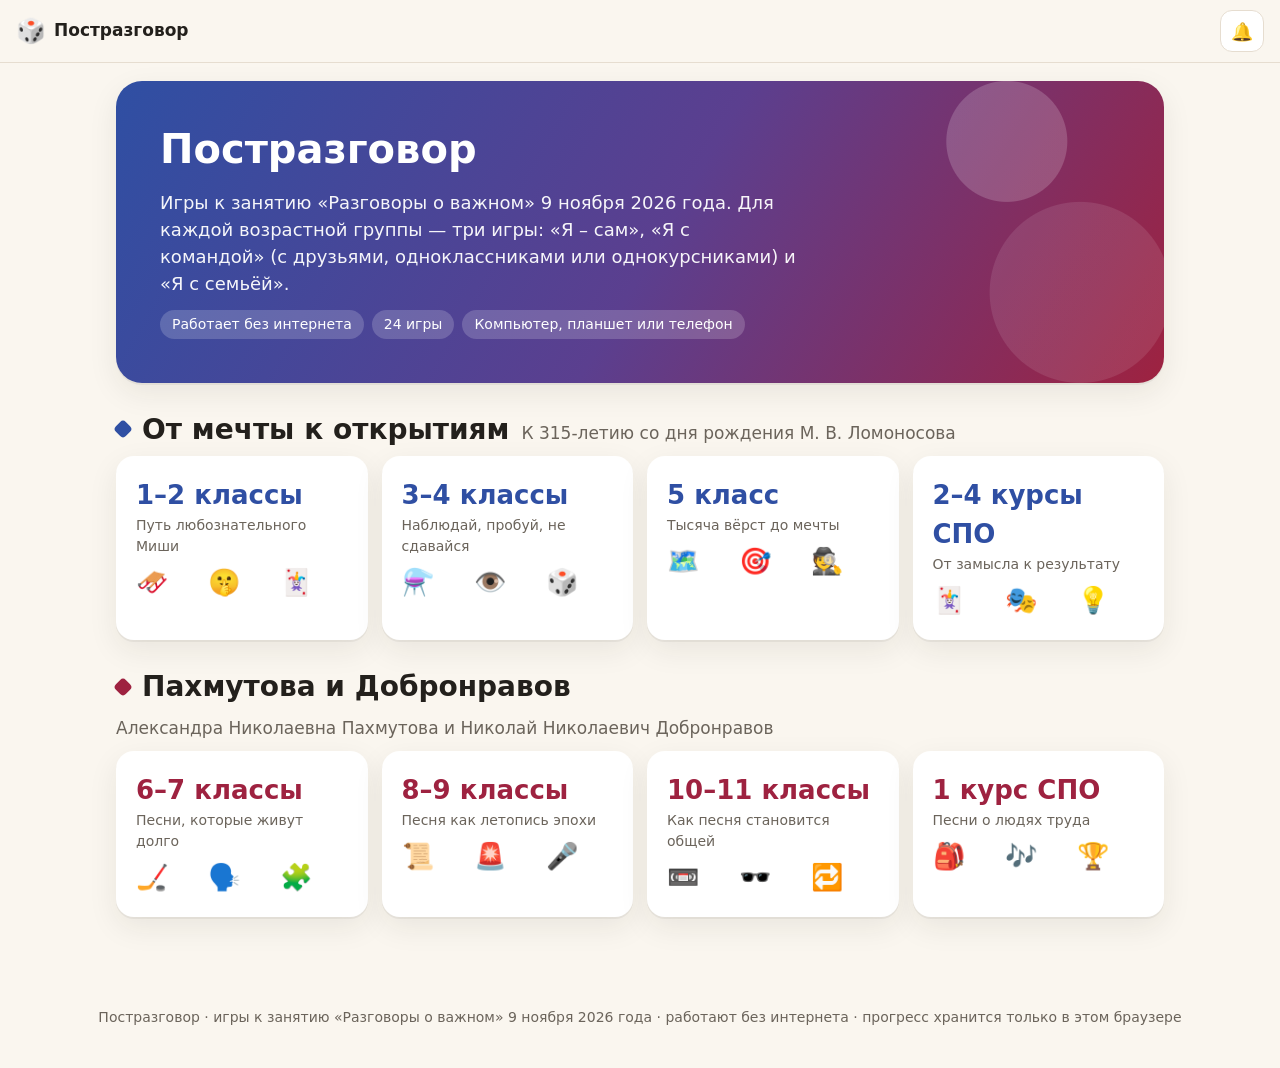
==== index.html @ 0fdc9633 "Постразговор: 24 игры к занятию «Разговоры о важном» 9 ноября 2026 Ломоносов (1–2, 3–4, 5 классы, 2–" ====
<!doctype html>
<html lang="ru">
<head>
<meta charset="utf-8">
<meta name="viewport" content="width=device-width, initial-scale=1">
<title>Постразговор</title>
<meta name="description" content="Постразговор: 24 игры к занятию «Разговоры о важном» 9 ноября 2026 года — Ломоносов, Пахмутова и Добронравов. Я – сам, Я с командой, Я с семьёй.">
<link rel="icon" href="data:image/svg+xml,<svg xmlns='http://www.w3.org/2000/svg' viewBox='0 0 100 100'><text y='.9em' font-size='90'>🎲</text></svg>">
<style>
/* ===== Цвета и шрифты (меняйте здесь) ===== */
:root {
  --paper: #faf6ef;
  --card: #ffffff;
  --ink: #23201c;
  --muted: #6b645b;
  --line: #e6ddd0;
  --ok: #2e8b57;
  --bad: #c0392b;

  /* Ломоносов: смальта — ультрамарин и рубин */
  --lom: #2f4fa3;
  --lom-2: #b8342a;
  --lom-soft: #e9eefb;
  /* Пахмутова и Добронравов: винил — бордо и графит */
  --pah: #9e2240;
  --pah-2: #2c2a33;
  --pah-soft: #f9e8ec;

  --accent: var(--lom);
  --accent-2: var(--lom-2);
  --soft: var(--lom-soft);

  --r: 18px;
  --shadow: 0 2px 0 rgba(35, 32, 28, .06), 0 10px 30px rgba(35, 32, 28, .08);
  --font: "Segoe UI", system-ui, -apple-system, Roboto, "Helvetica Neue", Arial, sans-serif;
  --serif: Georgia, "Times New Roman", serif;
  --emoji: "Segoe UI Emoji", "Apple Color Emoji", "Noto Color Emoji", sans-serif;
}

.theme-pah { --accent: var(--pah); --accent-2: var(--pah-2); --soft: var(--pah-soft); }
.theme-lom { --accent: var(--lom); --accent-2: var(--lom-2); --soft: var(--lom-soft); }

* { box-sizing: border-box; }
html { -webkit-text-size-adjust: 100%; }
body {
  margin: 0; background: var(--paper); color: var(--ink);
  font: 17px/1.5 var(--font);
  min-height: 100vh;
}
button, input, select { font: inherit; color: inherit; }
img, svg { max-width: 100%; }
h1, h2, h3 { line-height: 1.2; margin: 0 0 .4em; }
h1 { font-size: clamp(26px, 5vw, 40px); }
h2 { font-size: clamp(21px, 3.6vw, 28px); }
h3 { font-size: 19px; }
p { margin: 0 0 .7em; }
.muted { color: var(--muted); }
.small { font-size: 14px; }
.center { text-align: center; }
.em { font-family: var(--emoji); }
.hidden { display: none !important; }

/* ===== Шапка ===== */
.top {
  position: sticky; top: 0; z-index: 20;
  display: flex; align-items: center; gap: 10px;
  padding: 10px 16px; background: rgba(250, 246, 239, .92);
  backdrop-filter: blur(8px); border-bottom: 1px solid var(--line);
}
.top .brand { font-weight: 700; text-decoration: none; color: var(--ink); display: flex; gap: 8px; align-items: center; min-width: 0; }
.top .brand span:last-child { white-space: nowrap; overflow: hidden; text-overflow: ellipsis; }
.top .sp { flex: 1; }
.icon-btn {
  border: 1px solid var(--line); background: var(--card); border-radius: 12px;
  min-width: 42px; height: 42px; padding: 0 10px; cursor: pointer; font-size: 18px;
}
.icon-btn:hover { border-color: var(--accent); }

main { max-width: 1080px; margin: 0 auto; padding: 18px 16px 60px; }

/* ===== Кнопки ===== */
.btn {
  display: inline-flex; align-items: center; justify-content: center; gap: 8px;
  border: 0; border-radius: 14px; padding: 12px 20px; cursor: pointer;
  background: var(--accent); color: #fff; font-weight: 650; font-size: 17px;
  box-shadow: 0 3px 0 rgba(0, 0, 0, .18); transition: transform .08s, filter .15s;
  text-decoration: none;
}
.btn:hover { filter: brightness(1.08); }
.btn:active { transform: translateY(2px); box-shadow: 0 1px 0 rgba(0, 0, 0, .18); }
.btn:disabled { opacity: .45; cursor: default; filter: none; }
.btn.ghost { background: var(--card); color: var(--ink); border: 1.5px solid var(--line); box-shadow: none; }
.btn.ghost:hover { border-color: var(--accent); }
.btn.ok { background: var(--ok); }
.btn.bad { background: var(--bad); }
.btn.dark { background: var(--accent-2); }
.btn.big { padding: 16px 28px; font-size: 20px; border-radius: 18px; }
.btn.small { padding: 8px 14px; font-size: 15px; border-radius: 11px; }
.row { display: flex; gap: 10px; flex-wrap: wrap; align-items: center; }
.row.c { justify-content: center; }
.stack > * + * { margin-top: 12px; }

/* ===== Главная ===== */
.hero {
  border-radius: 26px; padding: clamp(22px, 5vw, 44px); margin-bottom: 26px; color: #fff;
  background:
    radial-gradient(circle at 85% 20%, rgba(255,255,255,.18) 0 60px, transparent 61px),
    radial-gradient(circle at 92% 70%, rgba(255,255,255,.10) 0 90px, transparent 91px),
    linear-gradient(120deg, var(--lom) 0%, #5b3f8f 52%, var(--pah) 100%);
  box-shadow: var(--shadow);
}
.hero p { max-width: 640px; font-size: 18px; opacity: .95; }
.hero .tags { margin-top: 12px; display: flex; gap: 8px; flex-wrap: wrap; }
.hero .tag { background: rgba(255,255,255,.18); border-radius: 999px; padding: 4px 12px; font-size: 14px; }

.topic { margin: 30px 0 10px; display: flex; align-items: baseline; gap: 12px; flex-wrap: wrap; }
.topic h2 { margin: 0; }
.topic .dot { width: 14px; height: 14px; border-radius: 4px; background: var(--accent); transform: rotate(45deg); flex: none; align-self: center; }

.groups { display: grid; grid-template-columns: repeat(auto-fill, minmax(220px, 1fr)); gap: 14px; }
.group-tile {
  display: block; text-decoration: none; color: var(--ink); background: var(--card);
  border-radius: var(--r); padding: 18px; box-shadow: var(--shadow); border: 2px solid transparent;
  transition: transform .12s, border-color .12s; position: relative; overflow: hidden;
}
.group-tile:hover { transform: translateY(-3px); border-color: var(--accent); }
.group-tile .age { font-size: 26px; font-weight: 800; color: var(--accent); }
.group-tile .em3 { font-size: 26px; letter-spacing: 4px; margin-top: 6px; }
.group-tile .sub { font-size: 14px; color: var(--muted); }

/* ===== Страница группы ===== */
.crumbs { font-size: 14px; color: var(--muted); margin-bottom: 8px; }
.crumbs a { color: var(--muted); }
.games3 { display: grid; grid-template-columns: repeat(auto-fill, minmax(280px, 1fr)); gap: 16px; margin-top: 18px; }
.game-card {
  background: var(--card); border-radius: 22px; box-shadow: var(--shadow); overflow: hidden;
  display: flex; flex-direction: column; border: 2px solid transparent; transition: border-color .12s, transform .12s;
}
.game-card:hover { border-color: var(--accent); transform: translateY(-2px); }
.game-card .cover { height: 132px; display: grid; place-items: center; font-size: 64px; background: var(--soft); position: relative; }
.game-card .mode { position: absolute; left: 12px; top: 12px; background: var(--accent); color: #fff; border-radius: 999px; padding: 3px 12px; font-size: 13px; font-weight: 650; font-family: var(--font); }
.game-card .body { padding: 16px 18px 18px; display: flex; flex-direction: column; gap: 8px; flex: 1; }
.game-card .meta { font-size: 14px; color: var(--muted); display: flex; gap: 12px; flex-wrap: wrap; }
.game-card .btn { margin-top: auto; align-self: flex-start; }

.note {
  background: var(--card); border-left: 5px solid var(--accent); border-radius: 12px;
  padding: 14px 16px; margin-top: 22px; box-shadow: var(--shadow);
}
.hashtags { font-weight: 650; color: var(--accent); word-break: break-word; }

/* ===== Экран игры ===== */
.game-head { display: flex; align-items: center; gap: 12px; margin-bottom: 14px; flex-wrap: wrap; }
.game-head h1 { font-size: clamp(22px, 4vw, 32px); margin: 0; }
.game-head .sp { flex: 1; }
.stage { background: var(--card); border-radius: 24px; box-shadow: var(--shadow); padding: clamp(14px, 3vw, 28px); min-height: 420px; position: relative; overflow: hidden; }
.rules { background: var(--soft); border-radius: 16px; padding: 14px 18px; margin-bottom: 14px; }
.rules ol, .rules ul { margin: 6px 0 0; padding-left: 22px; }
.rules li + li { margin-top: 4px; }

.panel { background: var(--soft); border-radius: 16px; padding: 14px 16px; }
.big-emoji { font-family: var(--emoji); font-size: clamp(64px, 14vw, 120px); line-height: 1.1; }
.title-xl { font-size: clamp(26px, 5vw, 44px); font-weight: 800; line-height: 1.15; }
.pill { display: inline-block; padding: 3px 12px; border-radius: 999px; background: var(--soft); color: var(--accent); font-weight: 650; font-size: 14px; }

/* Игроки и счёт */
.players-setup { max-width: 520px; margin: 0 auto; }
.players-setup .pl-row { display: flex; gap: 8px; align-items: center; margin-bottom: 8px; }
.players-setup input {
  flex: 1; padding: 11px 14px; border-radius: 12px; border: 1.5px solid var(--line); background: #fff; min-width: 0;
}
.players-setup input:focus { outline: none; border-color: var(--accent); }
.swatch { width: 18px; height: 18px; border-radius: 50%; flex: none; }
.score-bar { display: flex; gap: 8px; flex-wrap: wrap; justify-content: center; margin-bottom: 14px; }
.score-chip {
  display: flex; align-items: center; gap: 8px; border-radius: 999px; padding: 6px 14px 6px 8px;
  background: #fff; border: 2px solid var(--line); font-weight: 650;
}
.score-chip.active { border-color: var(--accent); box-shadow: 0 0 0 3px var(--soft); }
.score-chip b { font-size: 20px; min-width: 18px; text-align: center; }

/* Таймер */
.timer { position: relative; width: 84px; height: 84px; margin: 0 auto; }
.timer svg { transform: rotate(-90deg); }
.timer .t { position: absolute; inset: 0; display: grid; place-items: center; font-weight: 800; font-size: 26px; }
.timer.warn .t { color: var(--bad); }

/* Варианты ответа */
.options { display: grid; grid-template-columns: repeat(auto-fit, minmax(220px, 1fr)); gap: 10px; }
.opt {
  text-align: left; padding: 14px 16px; border-radius: 14px; border: 2px solid var(--line); background: #fff;
  cursor: pointer; font-weight: 550; transition: border-color .1s, background .1s;
}
.opt:hover { border-color: var(--accent); }
.opt.right { background: #e3f4ea; border-color: var(--ok); }
.opt.wrong { background: #fbe5e2; border-color: var(--bad); }
.opt:disabled { cursor: default; }
.opt .k { display: inline-grid; place-items: center; width: 26px; height: 26px; border-radius: 8px; background: var(--soft); color: var(--accent); font-weight: 800; margin-right: 8px; font-size: 14px; }

/* Передай устройство */
.pass { text-align: center; padding: 30px 10px; }
.pass .who { font-size: clamp(28px, 6vw, 46px); font-weight: 800; color: var(--accent); }

/* Финал */
.finale { text-align: center; padding: 10px; }
.finale .stars { font-size: 46px; letter-spacing: 6px; font-family: var(--emoji); }
.fact { background: var(--soft); border-radius: 14px; padding: 12px 16px; text-align: left; }
.fact b { color: var(--accent); }

/* Всплывающее окно */
.modal-back { position: fixed; inset: 0; background: rgba(20, 18, 16, .45); display: grid; place-items: center; z-index: 50; padding: 16px; animation: fade .15s; }
.modal { background: #fff; border-radius: 22px; max-width: 560px; width: 100%; padding: 24px; box-shadow: var(--shadow); max-height: 90vh; overflow: auto; animation: pop .2s; }
@keyframes fade { from { opacity: 0 } }
@keyframes pop { from { transform: scale(.92); opacity: 0 } }

.toast { position: fixed; left: 50%; bottom: 22px; transform: translateX(-50%); background: var(--ink); color: #fff; padding: 10px 18px; border-radius: 12px; z-index: 60; animation: fade .2s; max-width: calc(100% - 32px); }

/* Конфетти */
#confetti { position: fixed; inset: 0; pointer-events: none; z-index: 70; }

/* Анимации */
@keyframes shake { 20%, 60% { transform: translateX(-6px) } 40%, 80% { transform: translateX(6px) } }
.shake { animation: shake .35s; }
@keyframes bounceIn { 0% { transform: scale(.4); opacity: 0 } 70% { transform: scale(1.08) } 100% { transform: scale(1) } }
.bounce { animation: bounceIn .35s; }
@keyframes floaty { 50% { transform: translateY(-6px) } }

/* Для младших — крупнее */
.age-small .stage { font-size: 19px; }
.age-small .btn { font-size: 19px; }

/* ===== Подвал ===== */
footer { text-align: center; color: var(--muted); font-size: 14px; padding: 30px 16px 40px; }

@media (max-width: 560px) {
  body { font-size: 16px; }
  .top .brand span:last-child { max-width: 52vw; }
  .stage { border-radius: 18px; }
  .btn.big { padding: 14px 22px; font-size: 18px; }
}

@media print {
  .top, footer, .game-head, .no-print { display: none !important; }
  .stage { box-shadow: none; }
}
</style>
<!-- Этот файл собран автоматически (python build.py) — исходники в папке src. -->
</head>
<body>
<header class="top">
  <a class="brand" href="#/"><span class="em" style="font-size:24px">🎲</span><span>Постразговор</span></a>
  <span class="sp"></span>
  <button class="icon-btn" id="sound" title="Звуки вкл/выкл">🔔</button>
</header>
<main id="app"></main>
<footer>Постразговор · игры к занятию «Разговоры о важном» 9 ноября 2026 года · работают без интернета · прогресс хранится только в этом браузере</footer>

<script>
/* Темы, возрастные группы и песни. Тексты можно менять здесь. */
"use strict";

const TOPICS = [
  {
    id: "lom", theme: "lom", title: "От мечты к открытиям", short: "Ломоносов",
    sub: "К 315-летию со дня рождения М. В. Ломоносова", hashtag: "#ОтМечтыКОткрытиям",
  },
  {
    id: "pah", theme: "pah", title: "Пахмутова и Добронравов", short: "Пахмутова и Добронравов",
    sub: "Александра Николаевна Пахмутова и Николай Николаевич Добронравов", hashtag: "#ПахмутоваИДобронравов",
  },
];

const GROUPS = [
  { id: "1-2", topic: "lom", theme: "lom", small: true, title: "1–2 классы", sub: "Путь любознательного Миши",
    intro: "Помоги Мише Ломоносову добраться до Москвы, покажи команде без слов слова из жизни учёного и найди пары картинок вместе с родными." },
  { id: "3-4", topic: "lom", theme: "lom", small: true, title: "3–4 классы", sub: "Наблюдай, пробуй, не сдавайся",
    intro: "Свари цветное стекло для мозаики, проверь, кто в команде самый зоркий, и пройди всей семьёй настольную игру о пути к открытию." },
  { id: "5", topic: "lom", theme: "lom", title: "5 класс", sub: "Тысяча вёрст до мечты",
    intro: "Пройди путь от Холмогор до академии, сыграй с командой в «Свою игру» и угадывай по пяти подсказкам вместе с семьёй." },
  { id: "spo24", topic: "lom", theme: "lom", title: "2–4 курсы СПО", sub: "От замысла к результату",
    intro: "Попробуй удержать лабораторию и Академию в равновесии, обыграй команду в «Блеф-клубе» и сыграй с семьёй на ставках." },
  { id: "6-7", topic: "pah", theme: "pah", title: "6–7 классы", sub: "Песни, которые живут долго",
    intro: "Отбивай шайбы в ритм песни, объясняй команде слова из мира песен и разгадывай эмодзи-ребусы с родными." },
  { id: "8-9", topic: "pah", theme: "pah", title: "8–9 классы", sub: "Песня как летопись эпохи",
    intro: "Собери летопись из песен и событий, выиграй буззер-квиз у команды и перепой свою семью." },
  { id: "10-11", topic: "pah", theme: "pah", title: "10–11 классы", sub: "Как песня становится общей",
    intro: "Склей порванную магнитофонную плёнку, вычисли шпиона на Олимпиаде-80 и переведи слова с языка одного поколения на язык другого." },
  { id: "spo1", topic: "pah", theme: "pah", title: "1 курс СПО", sub: "Песни о людях труда",
    intro: "Отправься в экспедицию за песнями, промычи хит так, чтобы команда угадала, и проведи семейный хит-парад." },
];

/* Песни. src — фрагмент 45 секунд (готовит tools/make_audio.py). */
const SONGS = [
  { id: "hockey", title: "Трус не играет в хоккей", year: 1968, artist: "Эдуард Хиль", src: "[data-uri]", emoji: "🏒",
    note: "Песню называют гимном советского хоккея. Вратарь Владислав Третьяк говорил, что она «вела в бой, бросала вызов»." },
  { id: "moskva", title: "До свиданья, Москва", year: 1980, artist: "Лев Лещенко и Татьяна Анциферова", src: "[data-uri]", emoji: "🧸",
    note: "Звучала на закрытии Олимпиады-80, когда олимпийский Мишка улетал в небо на воздушных шарах. В 2014 году мелодия прозвучала на закрытии Олимпиады в Сочи." },
  { id: "nezhnost", title: "Нежность", year: 1965, artist: "Майя Кристалинская", src: "[data-uri]", emoji: "✈️",
    note: "Песня посвящена лётчикам и космонавтам, её любил Юрий Гагарин. Позже она прозвучала в фильме «Три тополя на Плющихе» и стала песней о любви." },
  { id: "molody", title: "Как молоды мы были", year: 1975, artist: "Иосиф Кобзон", src: "[data-uri]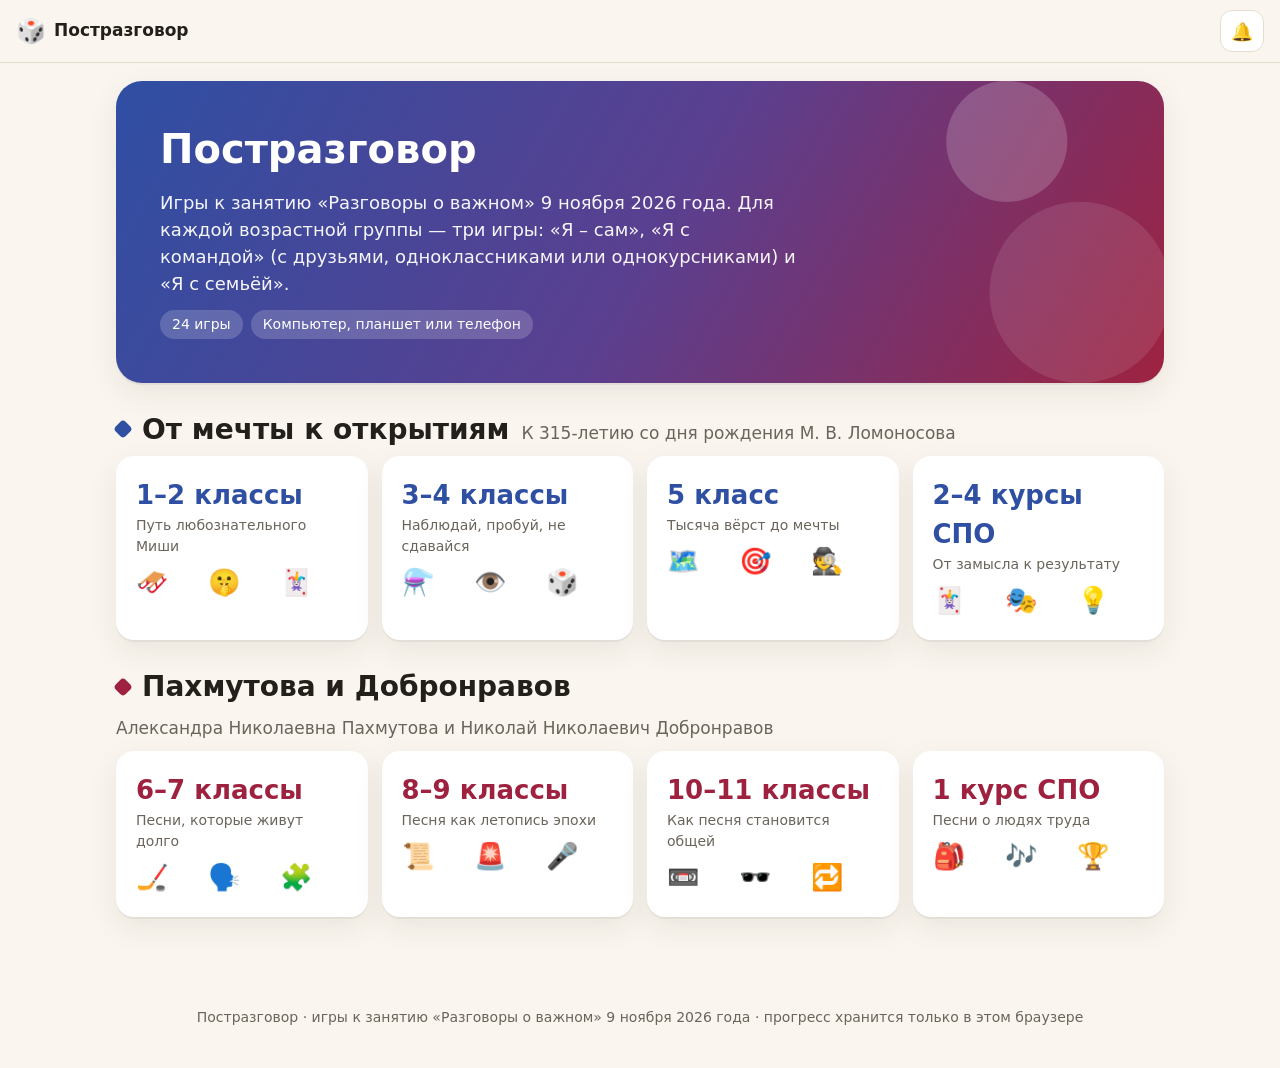
